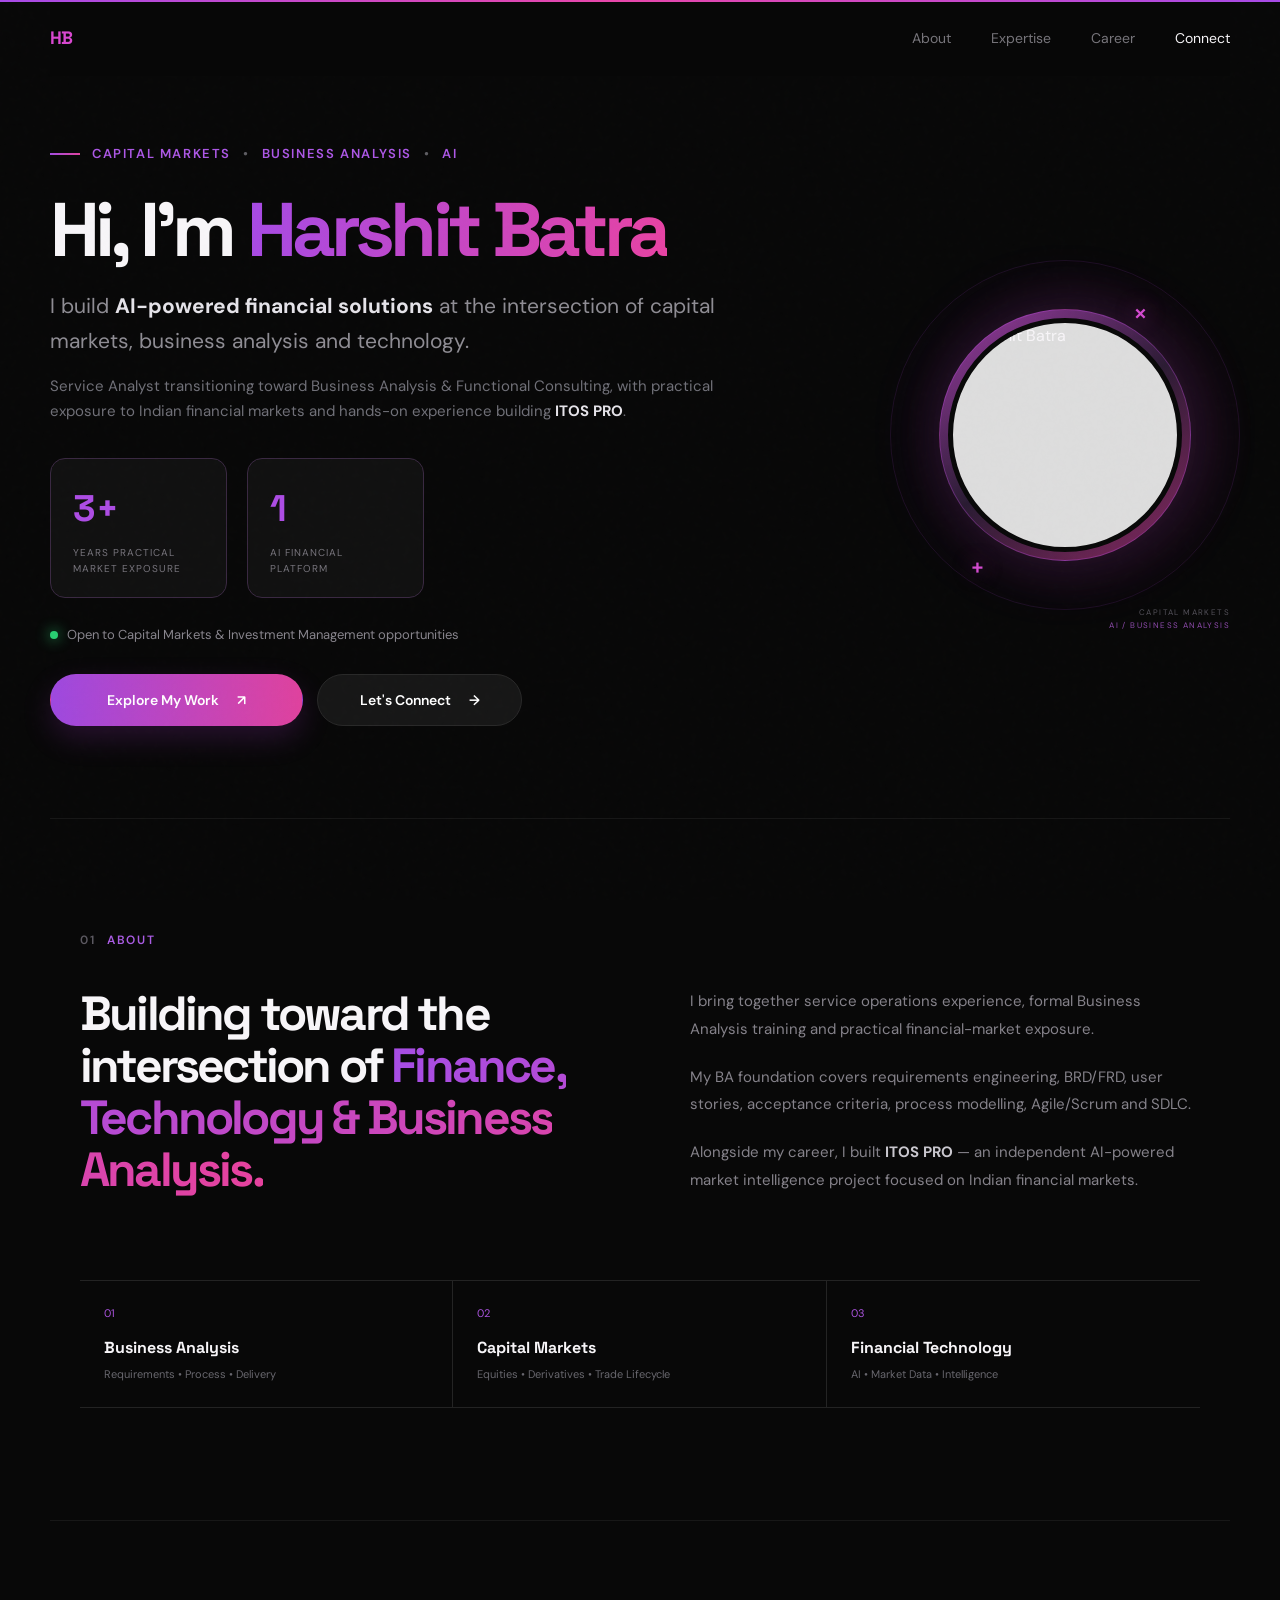
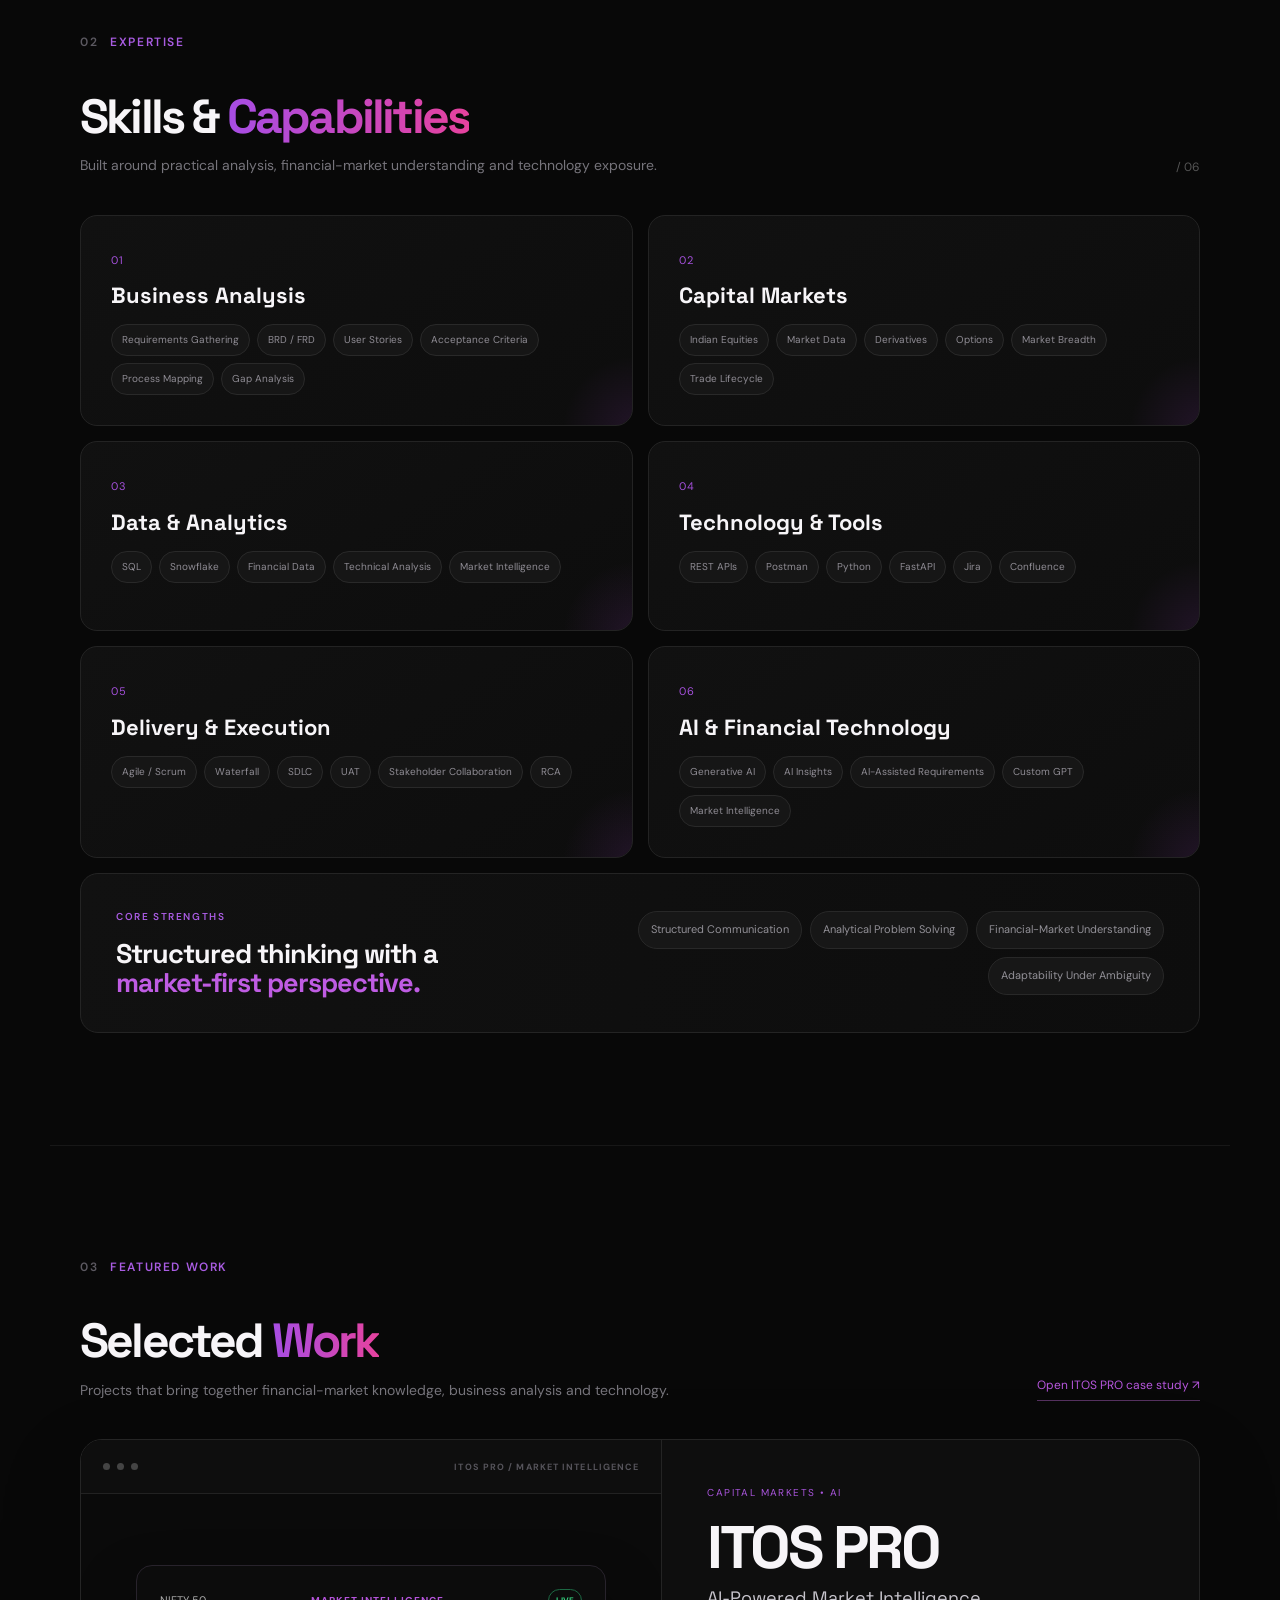
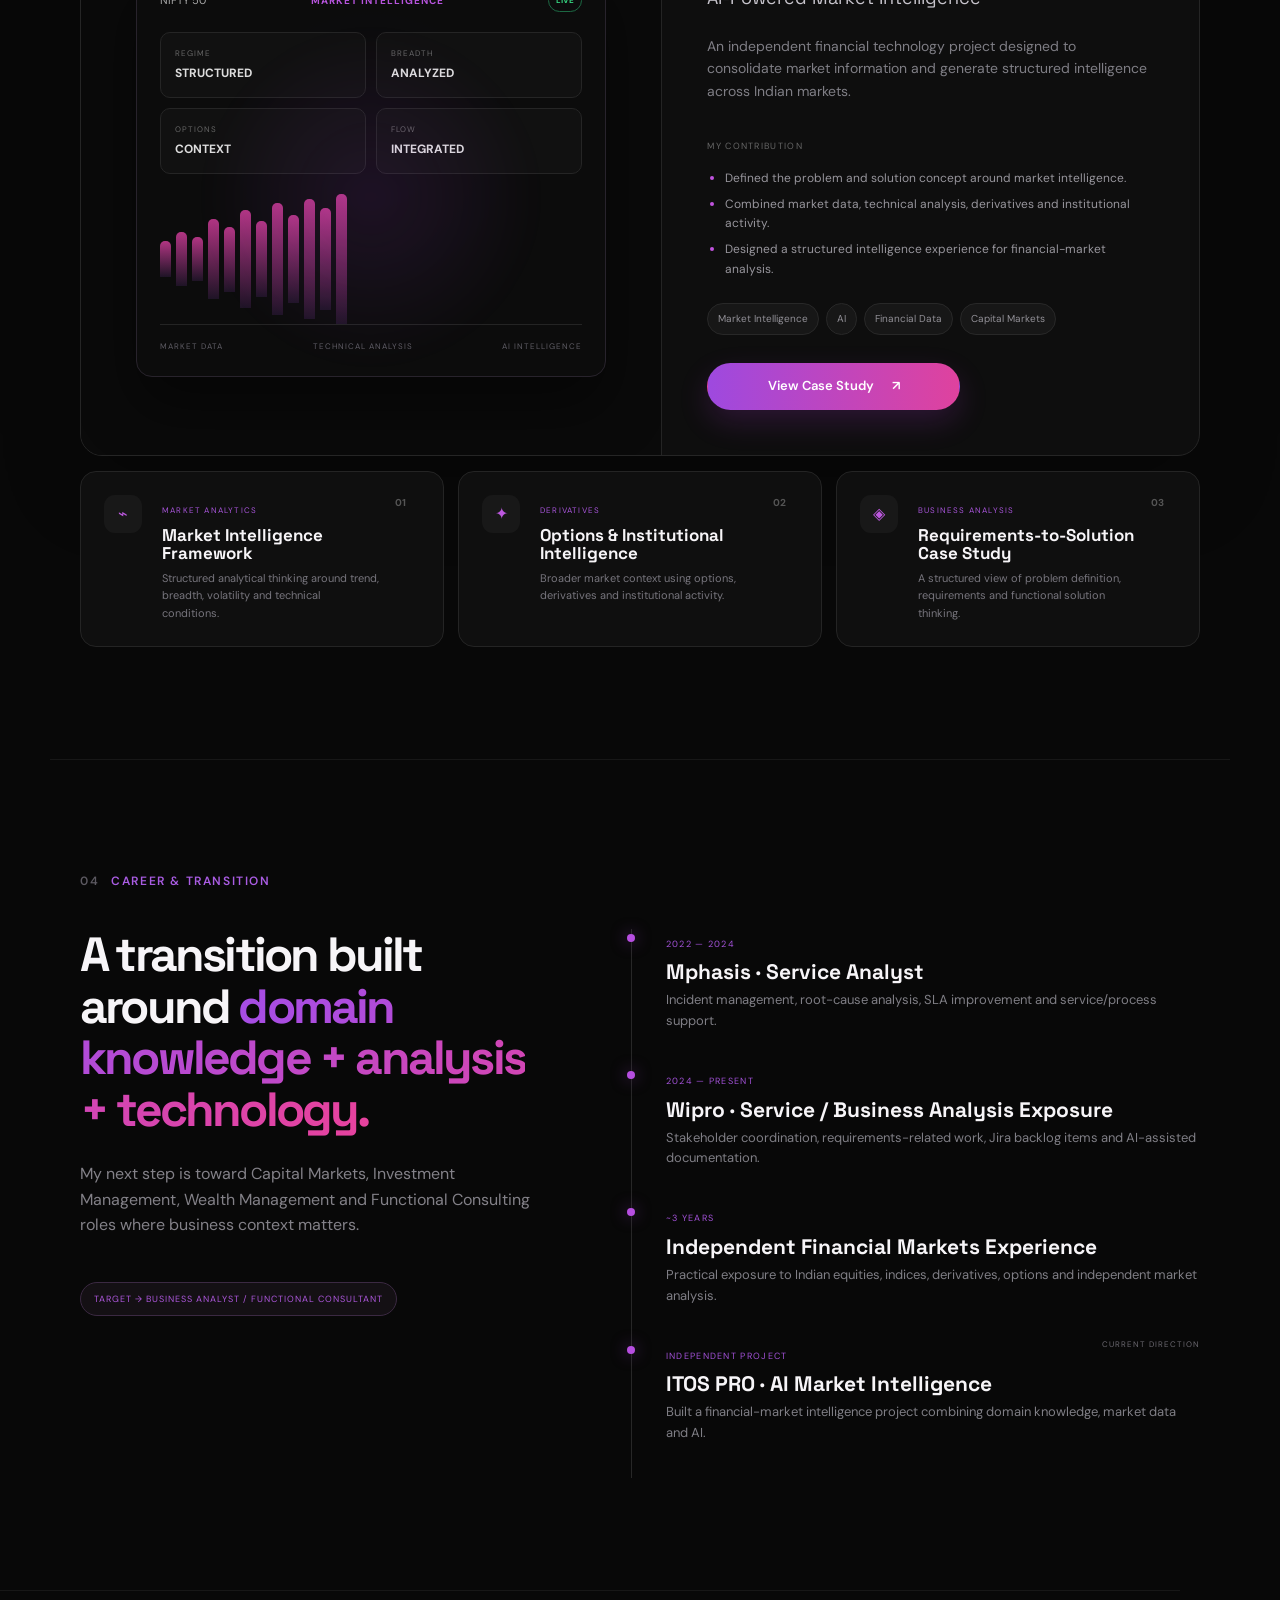
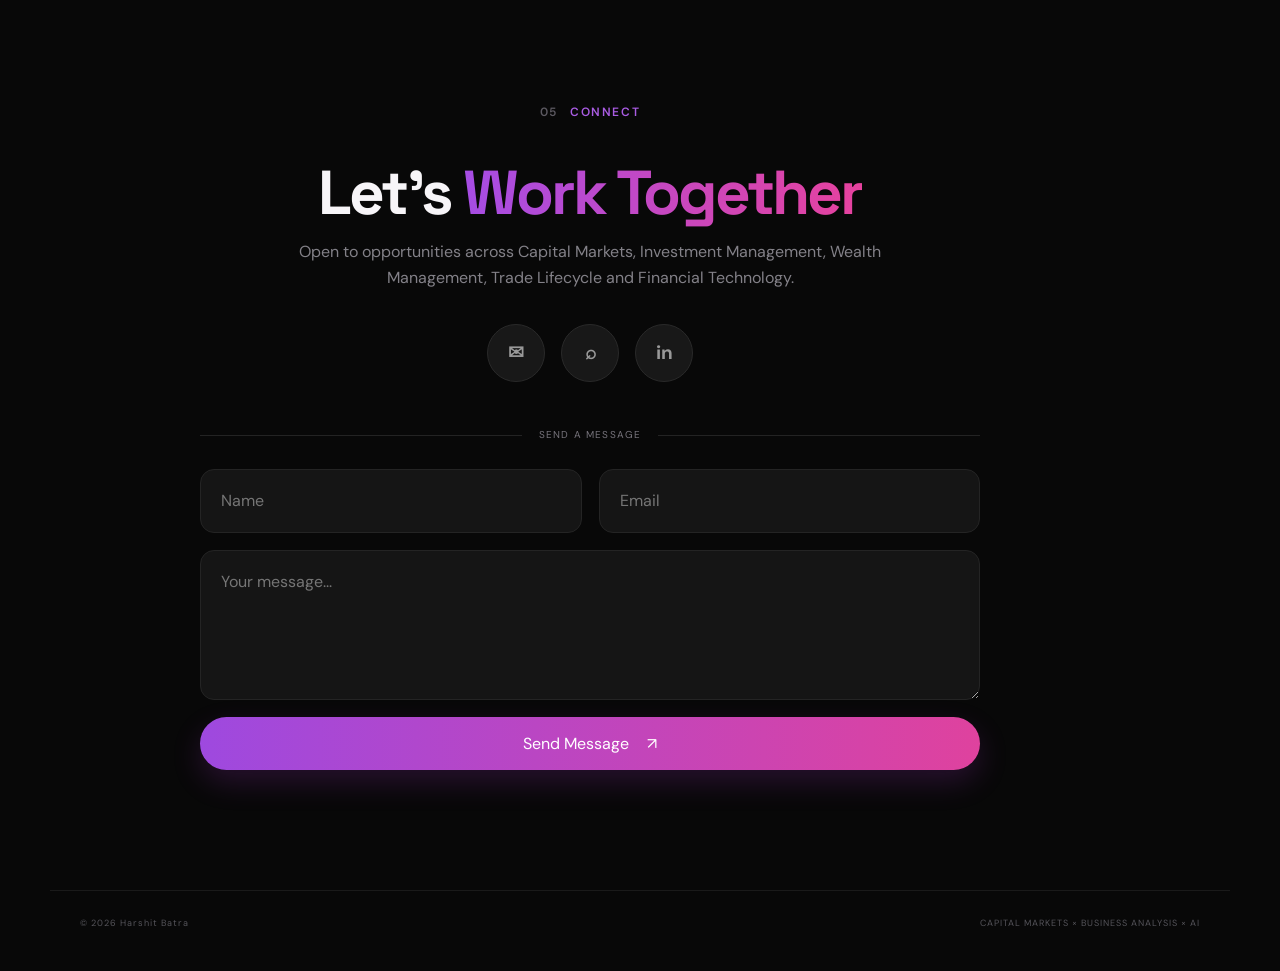
==== index.html @ df2b3f83 "Add files via upload" ====
<!doctype html>
<html lang="en">
<head>
  <meta charset="utf-8">
  <meta name="viewport" content="width=device-width, initial-scale=1">
  <meta name="description" content="Harshit Batra — Capital Markets, Business Analysis and AI portfolio.">
  <title>Harshit Batra — Capital Markets × Business Analysis × AI</title>
  <link rel="preconnect" href="https://fonts.googleapis.com">
  <link rel="preconnect" href="https://fonts.gstatic.com" crossorigin>
  <link href="https://fonts.googleapis.com/css2?family=DM+Sans:wght@400;500;600;700&family=Space+Grotesk:wght@500;600;700&display=swap" rel="stylesheet">
  <link rel="stylesheet" href="styles.css">
</head>
<body>
  <div class="top-line"></div>
  <div class="noise"></div>
  <header class="nav-wrap">
    <a class="brand" href="#top" aria-label="Harshit Batra home"><span>HB</span></a>
    <nav class="nav">
      <a href="#about">About</a>
      <a href="#expertise">Expertise</a>
      <a href="#career">Career</a>
      <a href="#connect">Connect</a>
    </nav>
    <a class="nav-status" href="#connect"><span></span> Open to opportunities</a>
  </header>

  <main id="top">
    <section class="hero container">
      <div class="hero-copy reveal">
        <div class="eyebrow"><span class="eyebrow-line"></span> CAPITAL MARKETS <i>•</i> BUSINESS ANALYSIS <i>•</i> AI</div>
        <h1>Hi, I'm <em>Harshit Batra</em></h1>
        <p class="hero-lead">I build <strong>AI-powered financial solutions</strong> at the intersection of capital markets, business analysis and technology.</p>
        <p class="hero-sub">Service Analyst transitioning toward Business Analysis &amp; Functional Consulting, with practical exposure to Indian financial markets and hands-on experience building <strong>ITOS PRO</strong>.</p>

        <div class="hero-stats">
          <div class="stat-card"><strong>3+</strong><span>YEARS PRACTICAL MARKET EXPOSURE</span></div>
          <div class="stat-card"><strong>1</strong><span>AI FINANCIAL PLATFORM</span></div>
        </div>

        <div class="availability"><span class="pulse"></span> Open to Capital Markets &amp; Investment Management opportunities</div>

        <div class="hero-actions">
          <a class="btn btn-primary" href="#work">Explore My Work <span>↗</span></a>
          <a class="btn btn-ghost" href="#connect">Let's Connect <span>→</span></a>
        </div>
      </div>

      <div class="hero-art reveal delay-1">
        <div class="hero-glow"></div>
        <div class="hero-ring"></div>
        <div class="portrait-ring">
          <div class="portrait"><img src="assets/harshit-photo.jpg" alt="Harshit Batra"></div>
        </div>
        <div class="decor-cross cross-1">×</div>
        <div class="decor-cross cross-2">+</div>
        <div class="hero-orbit-label">CAPITAL MARKETS<br><span>AI / BUSINESS ANALYSIS</span></div>
      </div>
    </section>

    <section id="about" class="section container reveal">
      <div class="section-kicker"><span>01</span> ABOUT</div>
      <div class="split-heading">
        <h2>Building toward the intersection of <em>Finance, Technology &amp; Business Analysis.</em></h2>
        <div class="body-copy">
          <p>I bring together service operations experience, formal Business Analysis training and practical financial-market exposure.</p>
          <p>My BA foundation covers requirements engineering, BRD/FRD, user stories, acceptance criteria, process modelling, Agile/Scrum and SDLC.</p>
          <p>Alongside my career, I built <strong>ITOS PRO</strong> — an independent AI-powered market intelligence project focused on Indian financial markets.</p>
        </div>
      </div>
      <div class="about-strip">
        <div><span>01</span><strong>Business Analysis</strong><small>Requirements • Process • Delivery</small></div>
        <div><span>02</span><strong>Capital Markets</strong><small>Equities • Derivatives • Trade Lifecycle</small></div>
        <div><span>03</span><strong>Financial Technology</strong><small>AI • Market Data • Intelligence</small></div>
      </div>
    </section>

    <section id="expertise" class="section container reveal">
      <div class="section-kicker"><span>02</span> EXPERTISE</div>
      <div class="section-title-row">
        <div><h2>Skills &amp; <em>Capabilities</em></h2><p>Built around practical analysis, financial-market understanding and technology exposure.</p></div>
        <div class="section-index">/ 06</div>
      </div>
      <div class="capability-grid">
        <article class="cap-card"><span class="card-number">01</span><h3>Business Analysis</h3><div class="pills"><span>Requirements Gathering</span><span>BRD / FRD</span><span>User Stories</span><span>Acceptance Criteria</span><span>Process Mapping</span><span>Gap Analysis</span></div></article>
        <article class="cap-card"><span class="card-number">02</span><h3>Capital Markets</h3><div class="pills"><span>Indian Equities</span><span>Market Data</span><span>Derivatives</span><span>Options</span><span>Market Breadth</span><span>Trade Lifecycle</span></div></article>
        <article class="cap-card"><span class="card-number">03</span><h3>Data &amp; Analytics</h3><div class="pills"><span>SQL</span><span>Snowflake</span><span>Financial Data</span><span>Technical Analysis</span><span>Market Intelligence</span></div></article>
        <article class="cap-card"><span class="card-number">04</span><h3>Technology &amp; Tools</h3><div class="pills"><span>REST APIs</span><span>Postman</span><span>Python</span><span>FastAPI</span><span>Jira</span><span>Confluence</span></div></article>
        <article class="cap-card"><span class="card-number">05</span><h3>Delivery &amp; Execution</h3><div class="pills"><span>Agile / Scrum</span><span>Waterfall</span><span>SDLC</span><span>UAT</span><span>Stakeholder Collaboration</span><span>RCA</span></div></article>
        <article class="cap-card"><span class="card-number">06</span><h3>AI &amp; Financial Technology</h3><div class="pills"><span>Generative AI</span><span>AI Insights</span><span>AI-Assisted Requirements</span><span>Custom GPT</span><span>Market Intelligence</span></div></article>
      </div>
      <div class="strength-panel">
        <div><span class="section-kicker compact">CORE STRENGTHS</span><h3>Structured thinking with a <em>market-first perspective.</em></h3></div>
        <div class="strengths"><span>Structured Communication</span><span>Analytical Problem Solving</span><span>Financial-Market Understanding</span><span>Adaptability Under Ambiguity</span></div>
      </div>
    </section>

    <section id="work" class="section container reveal">
      <div class="section-kicker"><span>03</span> FEATURED WORK</div>
      <div class="section-title-row work-title"><div><h2>Selected <em>Work</em></h2><p>Projects that bring together financial-market knowledge, business analysis and technology.</p></div><a class="text-link" href="itos-pro.html">Open ITOS PRO case study ↗</a></div>

      <article class="featured-project">
        <div class="project-visual">
          <div class="terminal-top"><span></span><span></span><span></span><b>ITOS PRO / MARKET INTELLIGENCE</b></div>
          <div class="terminal-body">
            <div class="market-row"><span>NIFTY 50</span><strong>MARKET INTELLIGENCE</strong><b>LIVE</b></div>
            <div class="signal-grid"><div><small>REGIME</small><strong>STRUCTURED</strong></div><div><small>BREADTH</small><strong>ANALYZED</strong></div><div><small>OPTIONS</small><strong>CONTEXT</strong></div><div><small>FLOW</small><strong>INTEGRATED</strong></div></div>
            <div class="wave"><i></i><i></i><i></i><i></i><i></i><i></i><i></i><i></i><i></i><i></i><i></i><i></i></div>
            <div class="terminal-foot"><span>MARKET DATA</span><span>TECHNICAL ANALYSIS</span><span>AI INTELLIGENCE</span></div>
          </div>
          <div class="visual-glow"></div>
        </div>
        <div class="project-copy">
          <div class="project-label">CAPITAL MARKETS • AI</div>
          <h3>ITOS PRO</h3>
          <p class="project-tagline">AI-Powered Market Intelligence</p>
          <p>An independent financial technology project designed to consolidate market information and generate structured intelligence across Indian markets.</p>
          <div class="contribution"><span>MY CONTRIBUTION</span><ul><li>Defined the problem and solution concept around market intelligence.</li><li>Combined market data, technical analysis, derivatives and institutional activity.</li><li>Designed a structured intelligence experience for financial-market analysis.</li></ul></div>
          <div class="project-tags"><span>Market Intelligence</span><span>AI</span><span>Financial Data</span><span>Capital Markets</span></div>
          <a class="btn btn-primary small" href="itos-pro.html">View Case Study <span>↗</span></a>
        </div>
      </article>

      <div class="mini-projects">
        <article class="mini-project"><div class="mini-project-icon">⌁</div><div><span>MARKET ANALYTICS</span><h3>Market Intelligence Framework</h3><p>Structured analytical thinking around trend, breadth, volatility and technical conditions.</p></div><b>01</b></article>
        <article class="mini-project"><div class="mini-project-icon">✦</div><div><span>DERIVATIVES</span><h3>Options &amp; Institutional Intelligence</h3><p>Broader market context using options, derivatives and institutional activity.</p></div><b>02</b></article>
        <article class="mini-project"><div class="mini-project-icon">◈</div><div><span>BUSINESS ANALYSIS</span><h3>Requirements-to-Solution Case Study</h3><p>A structured view of problem definition, requirements and functional solution thinking.</p></div><b>03</b></article>
      </div>
    </section>

    <section id="career" class="section container reveal">
      <div class="section-kicker"><span>04</span> CAREER &amp; TRANSITION</div>
      <div class="career-layout">
        <div class="career-intro"><h2>A transition built around <em>domain knowledge + analysis + technology.</em></h2><p>My next step is toward Capital Markets, Investment Management, Wealth Management and Functional Consulting roles where business context matters.</p><div class="target-pill">TARGET → BUSINESS ANALYST / FUNCTIONAL CONSULTANT</div></div>
        <div class="timeline">
          <article class="timeline-item"><span>2022 — 2024</span><h3>Mphasis · Service Analyst</h3><p>Incident management, root-cause analysis, SLA improvement and service/process support.</p></article>
          <article class="timeline-item"><span>2024 — PRESENT</span><h3>Wipro · Service / Business Analysis Exposure</h3><p>Stakeholder coordination, requirements-related work, Jira backlog items and AI-assisted documentation.</p></article>
          <article class="timeline-item"><span>~3 YEARS</span><h3>Independent Financial Markets Experience</h3><p>Practical exposure to Indian equities, indices, derivatives, options and independent market analysis.</p></article>
          <article class="timeline-item active-item"><span>INDEPENDENT PROJECT</span><h3>ITOS PRO · AI Market Intelligence</h3><p>Built a financial-market intelligence project combining domain knowledge, market data and AI.</p></article>
        </div>
      </div>
    </section>

    <section id="connect" class="connect section reveal">
      <div class="connect-inner">
        <div class="section-kicker centered"><span>05</span> CONNECT</div>
        <h2>Let's <em>Work Together</em></h2>
        <p>Open to opportunities across Capital Markets, Investment Management, Wealth Management, Trade Lifecycle and Financial Technology.</p>
        <div class="contact-icons">
          <a href="mailto:batraharshit330@gmail.com" aria-label="Email">✉</a>
          <a href="tel:+918085239020" aria-label="Phone">⌕</a>
          <a href="#" aria-label="LinkedIn" onclick="return false;">in</a>
        </div>
        <div class="message-divider"><span></span> SEND A MESSAGE <span></span></div>
        <form class="contact-form" action="mailto:batraharshit330@gmail.com" method="post" enctype="text/plain">
          <input name="name" placeholder="Name" required>
          <input name="email" type="email" placeholder="Email" required>
          <textarea name="message" placeholder="Your message..." required></textarea>
          <button class="btn btn-primary" type="submit">Send Message <span>↗</span></button>
        </form>
      </div>
    </section>
  </main>

  <footer><span>© 2026 Harshit Batra</span><span>CAPITAL MARKETS × BUSINESS ANALYSIS × AI</span></footer>
  <script src="script.js"></script>
</body>
</html>
---- styles.css ----
:root{--bg:#080808;--panel:#101010;--panel2:#141414;--line:#252525;--text:#f4f3f6;--muted:#8b8a91;--purple:#a44fe6;--pink:#e543a0;--max:1260px}
*{box-sizing:border-box}html{scroll-behavior:smooth}body{margin:0;background:var(--bg);color:var(--text);font-family:'DM Sans',sans-serif;line-height:1.6;overflow-x:hidden}.noise{position:fixed;inset:0;pointer-events:none;opacity:.035;z-index:20;background-image:url("data:image/svg+xml,%3Csvg viewBox='0 0 160 160' xmlns='http://www.w3.org/2000/svg'%3E%3Cfilter id='n'%3E%3CfeTurbulence type='fractalNoise' baseFrequency='.9' numOctaves='3' stitchTiles='stitch'/%3E%3C/filter%3E%3Crect width='100%25' height='100%25' filter='url(%23n)' opacity='.55'/%3E%3C/svg%3E")}.top-line{height:2px;background:linear-gradient(90deg,#9b48df,#df43b0,#9b48df);position:fixed;top:0;left:0;right:0;z-index:100}.container{max-width:var(--max);margin:auto;padding-left:30px;padding-right:30px}.nav-wrap{height:78px;display:flex;align-items:center;justify-content:space-between;max-width:var(--max);padding:0 30px;margin:auto;position:sticky;top:0;z-index:50;background:rgba(8,8,8,.76);backdrop-filter:blur(18px);border-bottom:1px solid rgba(255,255,255,.035)}.brand{font-family:'Space Grotesk';font-weight:700;font-size:19px;text-decoration:none;color:#d849c8}.nav{display:flex;gap:38px}.nav a{color:#888;text-decoration:none;font-size:14px;transition:.25s}.nav a:hover,.nav a.active{color:#f2f2f2}.nav-status{font-size:11px;color:#8f8f8f;text-decoration:none;border:1px solid #272727;border-radius:999px;padding:9px 13px}.nav-status span{display:inline-block;width:7px;height:7px;background:#2bd675;border-radius:50%;box-shadow:0 0 10px #2bd675;margin-right:7px}.hero{min-height:760px;display:grid;grid-template-columns:1.08fr .92fr;align-items:center;gap:20px;padding-top:52px;padding-bottom:75px;position:relative}.hero:before{content:"";position:absolute;width:500px;height:500px;left:-220px;top:100px;background:radial-gradient(circle,rgba(160,68,226,.13),transparent 68%);filter:blur(15px);pointer-events:none}.eyebrow,.section-kicker{display:flex;align-items:center;gap:12px;color:#a95ce2;font-size:12px;letter-spacing:1.5px;font-weight:600}.eyebrow i{font-style:normal;color:#5e5d62}.eyebrow-line{width:30px;height:2px;background:linear-gradient(90deg,#a34de1,#df43a0)}h1,h2,h3{font-family:'Space Grotesk',sans-serif;line-height:1.05}h1{font-size:78px;letter-spacing:-4.5px;margin:28px 0 20px;max-width:800px}h1 em{font-style:normal;background:linear-gradient(95deg,#a34de6,#e43fa2);-webkit-background-clip:text;background-clip:text;color:transparent}.hero-lead{font-size:22px;line-height:1.55;color:#a7a6ad;max-width:740px;margin:0}.hero-lead strong,.hero-sub strong{color:#e5e3e9}.hero-sub{font-size:15px;color:#77767e;max-width:690px;margin:17px 0 0}.hero-stats{display:flex;gap:16px;margin:36px 0 26px}.stat-card{width:180px;min-height:108px;padding:18px 21px;border:1px solid #30253a;border-radius:16px;background:linear-gradient(145deg,rgba(20,20,20,.92),rgba(13,13,13,.92));box-shadow:inset 0 0 35px rgba(158,70,218,.025)}.stat-card strong{display:block;font-family:'Space Grotesk';font-size:38px;color:#b34de3}.stat-card span{display:block;color:#77757e;font-size:10px;letter-spacing:1px;margin-top:7px}.availability{font-size:13px;color:#8a8990;display:flex;align-items:center;gap:9px}.pulse{width:8px;height:8px;border-radius:50%;background:#29ce72;box-shadow:0 0 14px #29ce72}.hero-actions{display:flex;gap:14px;margin-top:27px}.btn{display:inline-flex;align-items:center;justify-content:center;gap:20px;text-decoration:none;border-radius:999px;padding:14px 22px;color:#fff;font-size:14px;font-weight:600;border:1px solid transparent;transition:.25s;cursor:pointer}.btn-primary{background:linear-gradient(90deg,#9e49df,#df429e);box-shadow:0 12px 30px rgba(181,58,220,.18)}.btn-primary:hover{transform:translateY(-2px);box-shadow:0 15px 38px rgba(181,58,220,.3)}.btn-ghost{background:#171717;border-color:#292929}.btn-ghost:hover{border-color:#674071;transform:translateY(-2px)}.btn.small{margin-top:28px;padding:12px 18px;font-size:13px}.hero-art{height:590px;position:relative;display:flex;align-items:center;justify-content:center}.orb{position:absolute;border-radius:50%;filter:blur(8px)}.orb-1{width:440px;height:440px;background:radial-gradient(circle,rgba(163,67,230,.23),rgba(163,67,230,0) 67%)}.orb-2{width:300px;height:300px;background:radial-gradient(circle,rgba(231,62,161,.13),rgba(231,62,161,0) 67%);transform:translate(80px,-70px)}.grid-disc{position:absolute;width:470px;height:470px;border-radius:50%;opacity:.12;background:linear-gradient(90deg,transparent 49.7%,#fff 50%,transparent 50.3%),linear-gradient(transparent 49.7%,#fff 50%,transparent 50.3%);background-size:44px 44px;mask-image:radial-gradient(circle,#000 0 50%,transparent 72%);transform:rotate(13deg)}.orbit{position:absolute;border:1px solid rgba(194,72,229,.35);border-radius:50%;width:520px;height:180px}.orbit-1{transform:rotate(-24deg)}.orbit-2{width:570px;height:230px;transform:rotate(28deg);border-color:rgba(230,61,163,.23)}.portrait-ring{position:relative;width:305px;height:305px;border-radius:50%;padding:7px;background:linear-gradient(145deg,rgba(217,75,219,.75),rgba(69,45,91,.5),rgba(232,63,158,.45));box-shadow:0 0 75px rgba(179,66,223,.18);z-index:3}.portrait{width:100%;height:100%;border-radius:50%;overflow:hidden;border:5px solid #0b0b0b;background:#ddd}.portrait img{width:100%;height:100%;object-fit:cover;object-position:center 25%;filter:saturate(.95)}.decor-cross{position:absolute;color:#d34ad9;font-size:27px;font-family:monospace;z-index:5}.cross-1{top:100px;right:80px}.cross-2{bottom:135px;left:75px}.cross-3{top:170px;left:28px;font-size:18px}.float-card{position:absolute;background:rgba(13,13,13,.9);backdrop-filter:blur(12px);border:1px solid #2b2b2b;border-radius:13px;padding:10px 13px;color:#aaa;font-size:10px;letter-spacing:1px;z-index:6;box-shadow:0 14px 30px rgba(0,0,0,.28)}.fc-market{top:145px;left:0}.fc-ai{right:20px;top:255px;color:#b95be0}.fc-data{bottom:135px;right:65px}.fc-data b{color:#e74a9d;margin-left:14px}.mini-dot{display:inline-block;width:6px;height:6px;border-radius:50%;background:#2bd675;margin-right:7px;box-shadow:0 0 9px #2bd675}.section{padding-top:115px;padding-bottom:115px;border-top:1px solid #191919;position:relative}.section-kicker{margin-bottom:42px}.section-kicker span{color:#666}.split-heading{display:grid;grid-template-columns:1fr 1fr;gap:90px}.split-heading h2,.section-title-row h2,.career-intro h2{font-size:49px;letter-spacing:-2.7px;margin:0}.split-heading h2 em,.section-title-row h2 em,.career-intro h2 em,.connect h2 em{font-style:normal;background:linear-gradient(90deg,#a64de4,#e6429e);-webkit-background-clip:text;background-clip:text;color:transparent}.body-copy{color:#85838b;font-size:16px;max-width:600px}.body-copy p{margin:0 0 20px}.body-copy strong{color:#c9c7ce}.about-strip{display:grid;grid-template-columns:repeat(3,1fr);margin-top:70px;border-top:1px solid #242424;border-bottom:1px solid #242424}.about-strip div{padding:23px 25px;border-right:1px solid #242424}.about-strip div:last-child{border-right:0}.about-strip span{display:block;color:#a953dc;font-size:11px;margin-bottom:13px}.about-strip strong{display:block;font-family:'Space Grotesk';font-size:17px}.about-strip small{display:block;color:#68676e;margin-top:5px;font-size:11px}.section-title-row{display:flex;justify-content:space-between;align-items:end;gap:40px;margin-bottom:46px}.section-title-row p{margin:12px 0 0;color:#7e7d84;max-width:680px}.section-index{color:#555;font-size:12px}.capability-grid{display:grid;grid-template-columns:repeat(3,1fr);gap:16px}.cap-card{position:relative;min-height:205px;padding:28px;border:1px solid #262626;border-radius:19px;background:linear-gradient(145deg,#111,#0d0d0d);transition:.3s;overflow:hidden}.cap-card:after{content:"";position:absolute;width:150px;height:150px;right:-80px;bottom:-80px;border-radius:50%;background:radial-gradient(circle,rgba(177,70,224,.13),transparent 70%);transition:.3s}.cap-card:hover{transform:translateY(-4px);border-color:#4a3152}.cap-card:hover:after{transform:scale(1.5)}.card-number{color:#a550dc;font-size:11px;letter-spacing:1px}.cap-card h3{font-size:21px;margin:13px 0 17px}.pills{display:flex;gap:7px;flex-wrap:wrap}.pills span,.strengths span,.project-tags span{font-size:10px;color:#929097;border:1px solid #282828;background:#171717;border-radius:999px;padding:7px 10px}.strength-panel{margin-top:18px;padding:34px;border:1px solid #292929;border-radius:20px;background:linear-gradient(110deg,#111,#0c0c0c);display:grid;grid-template-columns:.8fr 1.2fr;gap:50px;align-items:center}.section-kicker.compact{margin:0 0 15px;font-size:10px}.strength-panel h3{font-size:26px;margin:0;letter-spacing:-1px}.strength-panel h3 em{font-style:normal;color:#bf5ce3}.strengths{display:flex;gap:9px;flex-wrap:wrap;justify-content:flex-end}.strengths span{font-size:11px;padding:9px 12px}.work-title{margin-bottom:38px}.text-link{color:#b656dd;text-decoration:none;font-size:12px;border-bottom:1px solid #54305e;padding-bottom:5px}.featured-project{display:grid;grid-template-columns:1.05fr .95fr;border:1px solid #2b2b2b;border-radius:25px;overflow:hidden;background:#0e0e0e;box-shadow:0 25px 70px rgba(0,0,0,.25)}.project-visual{min-height:520px;background:radial-gradient(circle at 50% 50%,rgba(169,68,227,.15),transparent 44%),#0a0a0a;position:relative;overflow:hidden;border-right:1px solid #242424}.terminal-top{height:54px;display:flex;align-items:center;gap:7px;padding:0 22px;border-bottom:1px solid #222;background:#0e0e0e}.terminal-top span{width:7px;height:7px;border-radius:50%;background:#444}.terminal-top b{margin-left:auto;color:#56545b;font-size:9px;letter-spacing:1.1px}.terminal-body{position:absolute;left:55px;right:55px;top:125px;border:1px solid #28232c;border-radius:16px;background:rgba(13,13,13,.92);box-shadow:0 30px 60px rgba(0,0,0,.45);padding:23px}.market-row{display:flex;align-items:center;justify-content:space-between;font-size:11px;color:#aaa}.market-row strong{color:#b654dc;font-size:10px;letter-spacing:1px}.market-row b{font-size:8px;color:#36d681;border:1px solid #1c6843;padding:4px 7px;border-radius:99px}.signal-grid{display:grid;grid-template-columns:1fr 1fr;gap:10px;margin-top:20px}.signal-grid div{border:1px solid #252525;border-radius:10px;padding:14px;background:#111}.signal-grid small{display:block;color:#666;font-size:8px;letter-spacing:1px}.signal-grid strong{display:block;color:#ddd;font-size:12px;margin-top:4px}.wave{height:130px;display:flex;align-items:center;gap:5px;margin-top:20px;overflow:hidden}.wave i{width:11px;background:linear-gradient(to top,rgba(165,76,226,.12),rgba(218,63,160,.8));border-radius:5px 5px 0 0;animation:bars 2.2s ease-in-out infinite}.wave i:nth-child(1){height:28%}.wave i:nth-child(2){height:42%;animation-delay:.1s}.wave i:nth-child(3){height:34%;animation-delay:.2s}.wave i:nth-child(4){height:61%;animation-delay:.3s}.wave i:nth-child(5){height:50%;animation-delay:.4s}.wave i:nth-child(6){height:75%;animation-delay:.5s}.wave i:nth-child(7){height:58%;animation-delay:.6s}.wave i:nth-child(8){height:86%;animation-delay:.7s}.wave i:nth-child(9){height:67%;animation-delay:.8s}.wave i:nth-child(10){height:92%;animation-delay:.9s}.wave i:nth-child(11){height:78%;animation-delay:1s}.wave i:nth-child(12){height:100%;animation-delay:1.1s}@keyframes bars{50%{transform:scaleY(.7);opacity:.65}}.terminal-foot{display:flex;justify-content:space-between;border-top:1px solid #242424;padding-top:15px;color:#5f5d65;font-size:8px;letter-spacing:1px}.visual-glow{position:absolute;width:350px;height:350px;left:50%;top:58%;transform:translate(-50%,-50%);border-radius:50%;background:radial-gradient(circle,rgba(172,71,229,.11),transparent 68%);filter:blur(10px)}.project-copy{padding:48px 48px 42px}.project-label{color:#a955dc;font-size:10px;letter-spacing:1.4px}.project-copy h3{font-size:62px;letter-spacing:-3px;margin:15px 0 0}.project-tagline{color:#c7c4cc;font-family:'Space Grotesk';font-size:18px;margin:5px 0 22px}.project-copy>p:not(.project-tagline){color:#7f7e85;font-size:14px;max-width:470px}.contribution{margin-top:29px}.contribution>span{font-size:9px;letter-spacing:1.3px;color:#666}.contribution ul{margin:12px 0 0;padding-left:18px;color:#97959c;font-size:12px}.contribution li{margin:7px 0}.contribution li::marker{color:#c153de}.project-tags{display:flex;gap:7px;flex-wrap:wrap;margin-top:24px}.mini-projects{display:grid;grid-template-columns:repeat(3,1fr);gap:15px;margin-top:15px}.mini-project{border:1px solid #242424;border-radius:18px;padding:24px;display:grid;grid-template-columns:42px 1fr 25px;gap:16px;background:#0f0f0f;transition:.25s}.mini-project:hover{border-color:#48304f;transform:translateY(-3px)}.mini-project-icon{width:38px;height:38px;border-radius:11px;background:#181818;display:flex;align-items:center;justify-content:center;color:#bd58df}.mini-project span{color:#a855da;font-size:8px;letter-spacing:1.2px}.mini-project h3{font-size:17px;margin:7px 0}.mini-project p{font-size:11px;color:#77757d;margin:0}.mini-project>b{font-size:10px;color:#555}.career-layout{display:grid;grid-template-columns:.9fr 1.1fr;gap:90px}.career-intro h2{font-size:48px}.career-intro>p{color:#838188;max-width:520px;margin-top:25px}.target-pill{display:inline-block;margin-top:28px;border:1px solid #39273f;background:#141014;color:#ad59d5;border-radius:999px;padding:9px 13px;font-size:9px;letter-spacing:1px}.timeline{border-left:1px solid #292929;padding-left:34px}.timeline-item{position:relative;padding:0 0 34px}.timeline-item:before{content:"";position:absolute;width:8px;height:8px;border-radius:50%;left:-39px;top:5px;background:#b34ee0;box-shadow:0 0 16px rgba(179,78,224,.55)}.timeline-item span{color:#a352d9;font-size:9px;letter-spacing:1.3px}.timeline-item h3{font-size:21px;margin:7px 0}.timeline-item p{font-size:13px;color:#7f7e85;margin:0;max-width:570px}.active-item:after{content:"CURRENT DIRECTION";position:absolute;right:0;top:-3px;color:#6b6870;font-size:8px;letter-spacing:1px}.connect{text-align:center;padding-bottom:125px}.connect-inner{max-width:900px;margin:auto}.section-kicker.centered{justify-content:center}.connect h2{font-size:64px;letter-spacing:-3px;margin:0 0 14px}.connect> .connect-inner>p{color:#838188;max-width:670px;margin:0 auto;font-size:16px}.contact-icons{display:flex;justify-content:center;gap:16px;margin:34px 0 45px}.contact-icons a{width:58px;height:58px;border-radius:50%;display:flex;align-items:center;justify-content:center;text-decoration:none;color:#999;background:#181818;border:1px solid #292929;font-weight:700;font-size:19px;transition:.25s}.contact-icons a:hover{color:#fff;border-color:#87439d;transform:translateY(-3px);box-shadow:0 10px 30px rgba(163,67,226,.12)}.message-divider{display:flex;align-items:center;gap:17px;color:#77747c;font-size:10px;letter-spacing:1.2px;margin-bottom:26px}.message-divider span{height:1px;background:#232323;flex:1}.contact-form{display:grid;grid-template-columns:1fr 1fr;gap:17px}.contact-form input,.contact-form textarea{width:100%;border:1px solid #242424;background:#181818;border-radius:14px;color:#eee;padding:18px 20px;font:inherit;outline:none}.contact-form input:focus,.contact-form textarea:focus{border-color:#774084;box-shadow:0 0 0 3px rgba(160,73,221,.05)}.contact-form textarea{grid-column:1/-1;min-height:150px;resize:vertical}.contact-form button{grid-column:1/-1;border:0;width:100%;font:inherit}footer{max-width:var(--max);margin:auto;border-top:1px solid #1b1b1b;padding:25px 30px 40px;display:flex;justify-content:space-between;color:#55545a;font-size:9px;letter-spacing:1px}.reveal{opacity:0;transform:translateY(28px);transition:opacity .75s ease,transform .75s ease}.reveal.visible{opacity:1;transform:none}.delay-1{transition-delay:.12s}
@media(max-width:1050px){.nav-status{display:none}h1{font-size:65px}.hero{grid-template-columns:1fr}.hero-art{height:500px;order:-1}.split-heading,.career-layout{grid-template-columns:1fr;gap:45px}.capability-grid{grid-template-columns:1fr 1fr}.featured-project{grid-template-columns:1fr}.project-visual{border-right:0;border-bottom:1px solid #242424}.mini-projects{grid-template-columns:1fr}.strength-panel{grid-template-columns:1fr}.strengths{justify-content:flex-start}}
@media(max-width:700px){.nav-wrap{padding:0 18px;height:68px}.nav{gap:15px}.nav a{font-size:11px}.nav a:nth-child(4){display:none}.container{padding-left:18px;padding-right:18px}.hero{padding-top:25px}.hero-art{height:390px}.portrait-ring{width:245px;height:245px}.orbit{width:400px;height:145px}.orbit-2{width:440px;height:170px}.grid-disc{width:390px;height:390px}.fc-market{left:0}.fc-data{right:10px}.fc-ai{right:0}h1{font-size:52px;letter-spacing:-3px}.hero-lead{font-size:18px}.hero-stats{gap:9px}.stat-card{width:150px;min-height:100px}.hero-actions{flex-wrap:wrap}.section{padding-top:85px;padding-bottom:85px}.section-title-row{display:block}.section-index{display:none}.split-heading h2,.section-title-row h2,.career-intro h2{font-size:39px}.about-strip{grid-template-columns:1fr}.about-strip div{border-right:0;border-bottom:1px solid #242424}.about-strip div:last-child{border-bottom:0}.capability-grid{grid-template-columns:1fr}.featured-project{border-radius:19px}.project-visual{min-height:410px}.terminal-body{left:18px;right:18px;top:85px}.project-copy{padding:31px 25px}.project-copy h3{font-size:50px}.connect h2{font-size:47px}.contact-form{grid-template-columns:1fr}.contact-form textarea,.contact-form button{grid-column:auto}.active-item:after{display:none}footer{padding-left:18px;padding-right:18px;display:block}footer span{display:block;margin:6px 0}.nav a:nth-child(3){display:none}}

/* V5.1 — reference-inspired visual refinement */
.nav-wrap{max-width:1260px;background:rgba(8,8,8,.82)}
.brand{font-size:18px;letter-spacing:-.5px}
.nav{gap:42px}
.nav a{font-size:14px}
.nav-status{display:none}
.hero{min-height:750px;grid-template-columns:1.18fr .82fr;gap:30px;padding-top:48px;padding-bottom:70px}
.hero:before{display:none}
.eyebrow{font-size:13px;letter-spacing:1.6px}
h1{font-size:78px;line-height:1.02;letter-spacing:-4.8px;margin:27px 0 20px;max-width:900px}
.hero-lead{font-size:21px;line-height:1.55;max-width:720px;color:#9b999f}
.hero-sub{font-size:15px;max-width:700px;color:#77757d}
.hero-stats{margin:34px 0 27px;gap:20px}
.stat-card{width:177px;min-height:108px;border-color:#35243f;border-radius:15px;background:#111;box-shadow:none}
.stat-card strong{font-size:37px}
.availability{font-size:13px}
.hero-actions{margin-top:27px;gap:14px}
.btn{padding:14px 25px;gap:18px}
.btn-primary{min-width:253px}
.btn-ghost{min-width:210px}
.hero-art{height:560px}
.hero-glow{position:absolute;width:360px;height:360px;border-radius:50%;background:radial-gradient(circle,rgba(170,61,231,.18) 0,rgba(227,61,165,.08) 34%,transparent 70%);filter:blur(6px)}
.portrait-ring{width:248px;height:248px;padding:8px;border:1px solid rgba(191,76,224,.35);box-shadow:0 0 55px rgba(165,61,225,.18)}
.portrait{width:100%;height:100%;background:#d9d9df}
.portrait img{width:100%;height:100%;object-fit:cover;object-position:center top}
.orb,.orbit,.grid-disc,.float-card{display:none!important}
.decor-cross{color:#d34cc1;font-size:26px;text-shadow:0 0 18px rgba(213,67,188,.55);font-family:'Space Grotesk'}
.cross-1{top:115px;right:90px}.cross-2{bottom:110px;left:115px}.cross-3{display:none}
.section{padding-top:112px;padding-bottom:112px}

@media(max-width:1050px){
  .hero{grid-template-columns:1fr;min-height:auto;padding-top:70px}
  .hero-art{height:400px;order:-1}
}
@media(max-width:700px){
  .nav{gap:16px}.nav a{font-size:11px}.nav a:nth-child(4){display:block}
  h1{font-size:51px;letter-spacing:-3px}
  .hero{padding-top:45px}
  .hero-art{height:340px}
  .portrait-ring{width:215px;height:215px}
  .hero-glow{width:300px;height:300px}
  .cross-1{right:30px;top:55px}.cross-2{left:40px;bottom:45px}
}

/* V5.2 — premium reference-style refinement */
:root{
  --max:1180px;
  --bg:#080808;
  --panel:#101010;
  --line:#202020;
  --purple:#a94ee7;
  --pink:#e643a5;
}
body{background:#080808;color:#f7f5f8}
.top-line{height:2px;background:linear-gradient(90deg,#a74be7 0%,#e847aa 48%,#a74be7 100%)}
.noise{opacity:.022}
.nav-wrap{height:76px;padding:0 0;max-width:1180px;border-bottom:0;background:rgba(8,8,8,.70)}
.brand{font-size:18px;color:#d848d0;letter-spacing:-.8px}
.nav{gap:40px}.nav a{font-size:14px;color:#77757b}.nav a.active,.nav a:hover{color:#f5f3f6}
.hero{max-width:1180px;min-height:735px;padding:68px 0 92px;grid-template-columns:minmax(0,1.45fr) minmax(330px,.55fr);gap:25px;align-items:center}
.hero-copy{position:relative;z-index:4}
.eyebrow{font-size:13px;letter-spacing:1.6px;color:#ad58e6}.eyebrow-line{width:30px;height:2px}
h1{font-size:76px;line-height:.98;letter-spacing:-4.8px;margin:28px 0 22px;max-width:860px}
h1 em{background:linear-gradient(95deg,#a64be5,#e743a3);-webkit-background-clip:text;background-clip:text}
.hero-lead{font-size:21px;line-height:1.65;color:#8f8d94;max-width:690px}
.hero-sub{font-size:15px;line-height:1.7;color:#707078;max-width:690px;margin-top:15px}
.hero-stats{gap:20px;margin:33px 0 27px}.stat-card{width:177px;min-height:108px;padding:20px 22px;border:1px solid #3a2942;background:#111;border-radius:15px;box-shadow:none}.stat-card strong{font-size:37px;color:#ad4de4}.stat-card span{font-size:10px;letter-spacing:1px;color:#77747c}
.availability{font-size:13px;color:#88858d}.pulse{width:8px;height:8px}
.hero-actions{margin-top:28px;gap:14px}.btn{padding:14px 24px;font-size:14px;gap:18px}.btn-primary{min-width:253px}.btn-ghost{min-width:205px;background:#171717}
.hero-art{height:500px;overflow:visible;position:relative}.hero-glow{position:absolute;width:360px;height:360px;left:50%;top:50%;transform:translate(-47%,-50%);border-radius:50%;background:radial-gradient(circle,rgba(171,64,232,.20) 0%,rgba(222,63,165,.09) 34%,transparent 69%);filter:blur(5px)}
.hero-ring{position:absolute;width:350px;height:350px;border:1px solid rgba(174,74,225,.12);border-radius:50%;left:50%;top:50%;transform:translate(-50%,-50%);box-shadow:inset 0 0 80px rgba(168,70,226,.025)}
.portrait-ring{width:252px;height:252px;padding:8px;background:linear-gradient(145deg,rgba(212,82,226,.72),rgba(72,49,94,.45),rgba(230,66,165,.55));box-shadow:0 0 70px rgba(173,63,226,.19);position:absolute;left:50%;top:50%;transform:translate(-50%,-50%)}
.portrait{border:5px solid #090909;background:#ddd}.portrait img{object-position:center 22%;filter:saturate(.96)}
.decor-cross{z-index:6;font-family:'Space Grotesk';font-weight:500;color:#d44bd0;text-shadow:0 0 20px rgba(211,67,197,.55);font-size:24px}
.cross-1{top:110px;right:82px}.cross-2{bottom:98px;left:70px}.hero-orbit-label{position:absolute;right:0;bottom:52px;color:#55525b;font-size:8px;letter-spacing:1.4px;line-height:1.7;text-align:right}.hero-orbit-label span{color:#8f4cae}
.section{max-width:1180px;padding-top:112px;padding-bottom:112px;border-top:1px solid #171717}
.section-kicker{font-size:12px;letter-spacing:1.6px;margin-bottom:38px}.section-kicker span{color:#5c5961}
.split-heading{gap:100px}.split-heading h2,.section-title-row h2,.career-intro h2{font-size:48px;letter-spacing:-2.8px;line-height:1.08}.body-copy{font-size:15px;line-height:1.85;color:#85828a}
.about-strip{margin-top:65px;border-top:1px solid #232323;border-bottom:1px solid #232323}.about-strip div{padding:24px 24px}.about-strip strong{font-size:16px}
.section-title-row{margin-bottom:38px}.section-title-row p{font-size:14px;color:#76747b}.capability-grid{grid-template-columns:repeat(2,1fr);gap:15px}.cap-card{min-height:190px;padding:30px;border-radius:17px;background:linear-gradient(145deg,#111,#0d0d0d);border-color:#232323}.cap-card:hover{transform:translateY(-5px);border-color:#51345b;box-shadow:0 18px 45px rgba(0,0,0,.22)}.cap-card h3{font-size:22px}.pills span{background:#161616;color:#8f8c94;border-color:#292929}
.strength-panel{margin-top:15px;padding:35px;border-radius:18px;background:linear-gradient(105deg,#111,#0d0d0d);border-color:#242424}.strength-panel h3{font-size:27px}.strengths{gap:8px}
.featured-project{border-radius:22px;border-color:#252525;grid-template-columns:1.04fr .96fr;box-shadow:0 30px 80px rgba(0,0,0,.22)}.project-visual{min-height:505px}.project-copy{padding:45px 45px}.project-copy h3{font-size:60px}.mini-projects{gap:14px}.mini-project{padding:23px;border-radius:16px;background:#0f0f0f}
.career-layout{gap:85px}.timeline{border-left-color:#272727}.timeline-item:before{background:#b64ee0}.target-pill{border-color:#3b2942;color:#ad57dc}
.connect{padding-bottom:120px}.connect h2{font-size:62px;letter-spacing:-3px}.connect-inner{max-width:780px}.contact-icons a{width:58px;height:58px}.contact-form input,.contact-form textarea{background:#151515;border-color:#242424}.contact-form button{border-radius:999px}
footer{max-width:1180px;border-top-color:#1a1a1a}

@media(max-width:1050px){
  .nav-wrap,.hero,.section,footer{padding-left:24px;padding-right:24px}
  .hero{grid-template-columns:1fr;min-height:auto;padding-top:55px}.hero-art{height:380px;order:-1}.hero-copy{max-width:850px}
  .hero-orbit-label{right:8%;bottom:20px}.split-heading,.career-layout{grid-template-columns:1fr;gap:42px}
  .capability-grid{grid-template-columns:1fr 1fr}.featured-project{grid-template-columns:1fr}.project-visual{border-right:0;border-bottom:1px solid #242424}
}
@media(max-width:700px){
  .nav-wrap{padding-left:18px;padding-right:18px;height:68px}.nav{gap:16px}.nav a{font-size:11px}.nav a:nth-child(4){display:block}
  .hero{padding:42px 18px 72px}.hero-art{height:325px}.portrait-ring{width:210px;height:210px}.hero-ring{width:285px;height:285px}.hero-glow{width:300px;height:300px}.cross-1{right:35px;top:55px}.cross-2{left:35px;bottom:45px}.hero-orbit-label{right:12px;bottom:10px}
  h1{font-size:51px;letter-spacing:-3px;margin-top:23px}.hero-lead{font-size:18px}.hero-sub{font-size:14px}.hero-stats{gap:10px}.stat-card{width:150px;min-height:98px}.hero-actions{flex-wrap:wrap}.btn-primary,.btn-ghost{min-width:auto}
  .section{padding:88px 18px}.section-title-row{display:block}.section-index{display:none}.split-heading h2,.section-title-row h2,.career-intro h2{font-size:38px}.capability-grid{grid-template-columns:1fr}.strength-panel{grid-template-columns:1fr;gap:28px}.strengths{justify-content:flex-start}.featured-project{border-radius:18px}.project-copy{padding:31px 24px}.project-copy h3{font-size:49px}.connect h2{font-size:47px}.contact-form{grid-template-columns:1fr}.contact-form textarea,.contact-form button{grid-column:auto}
}
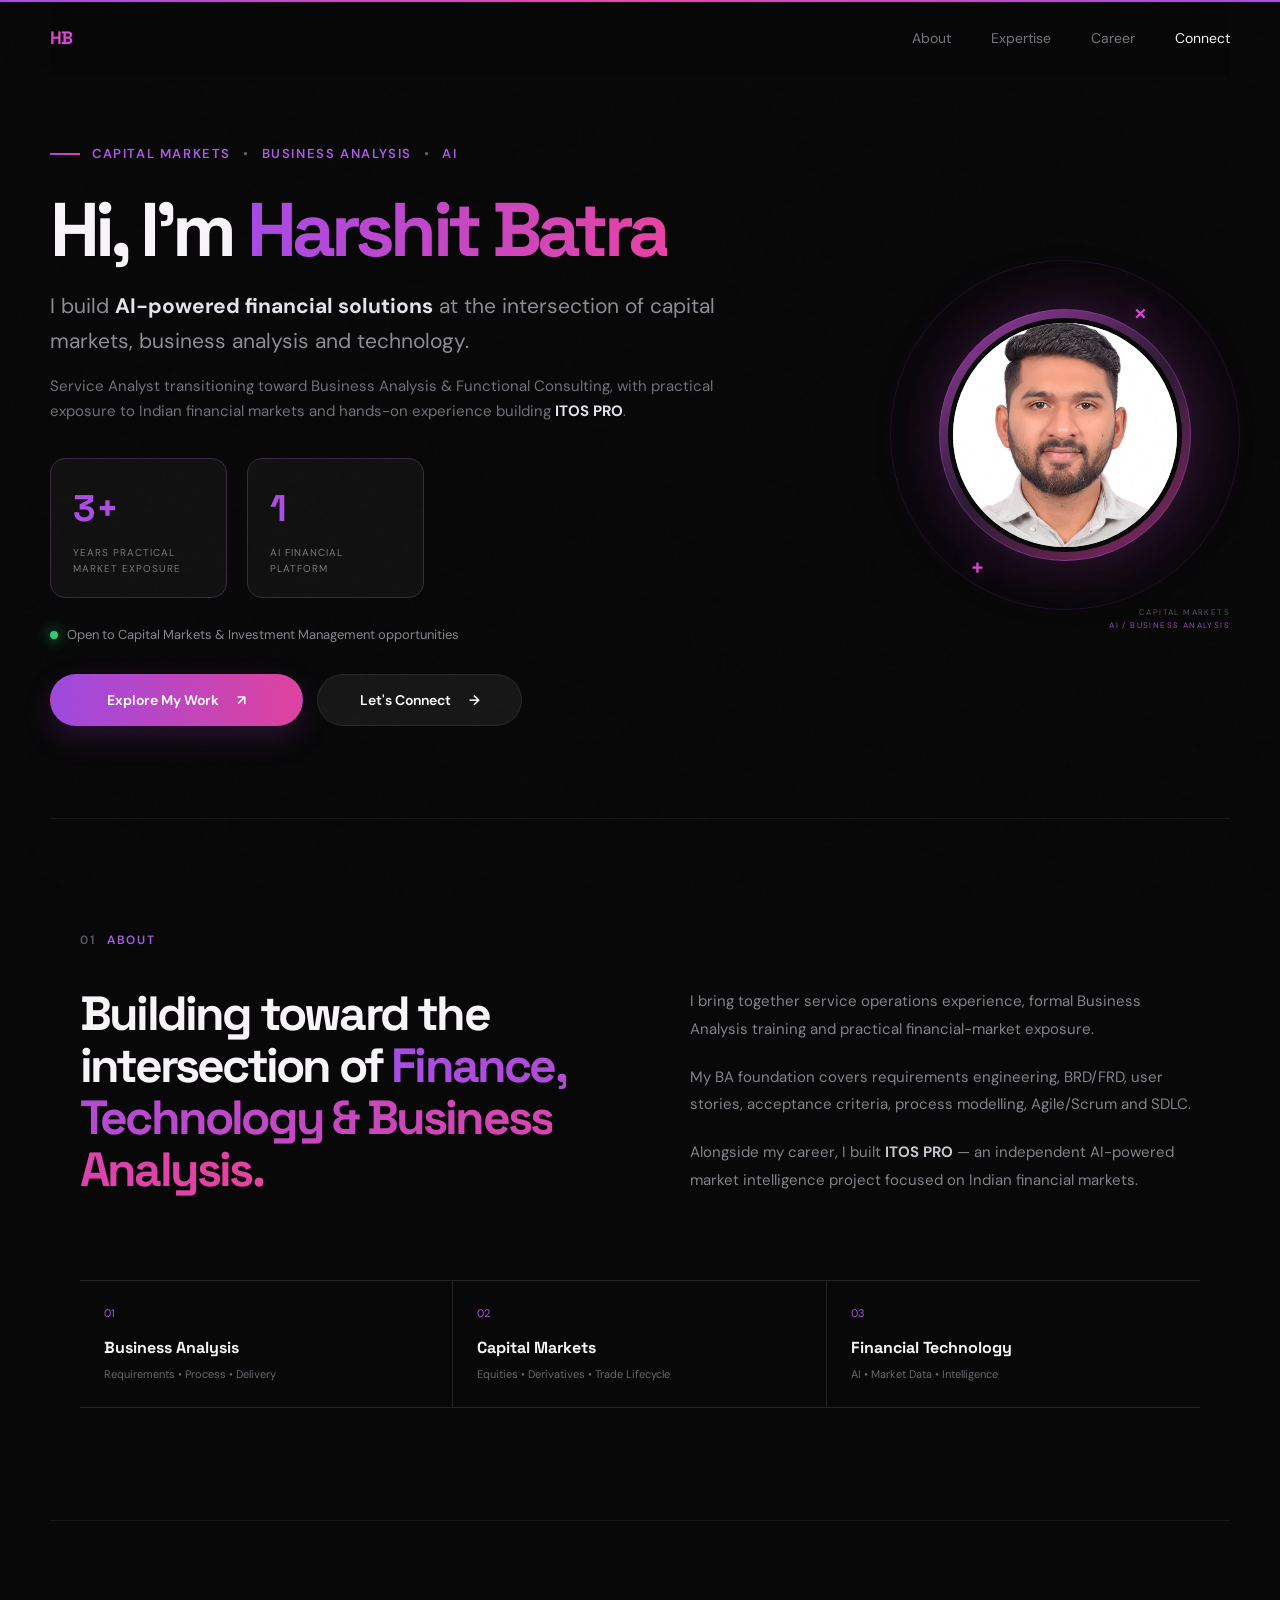
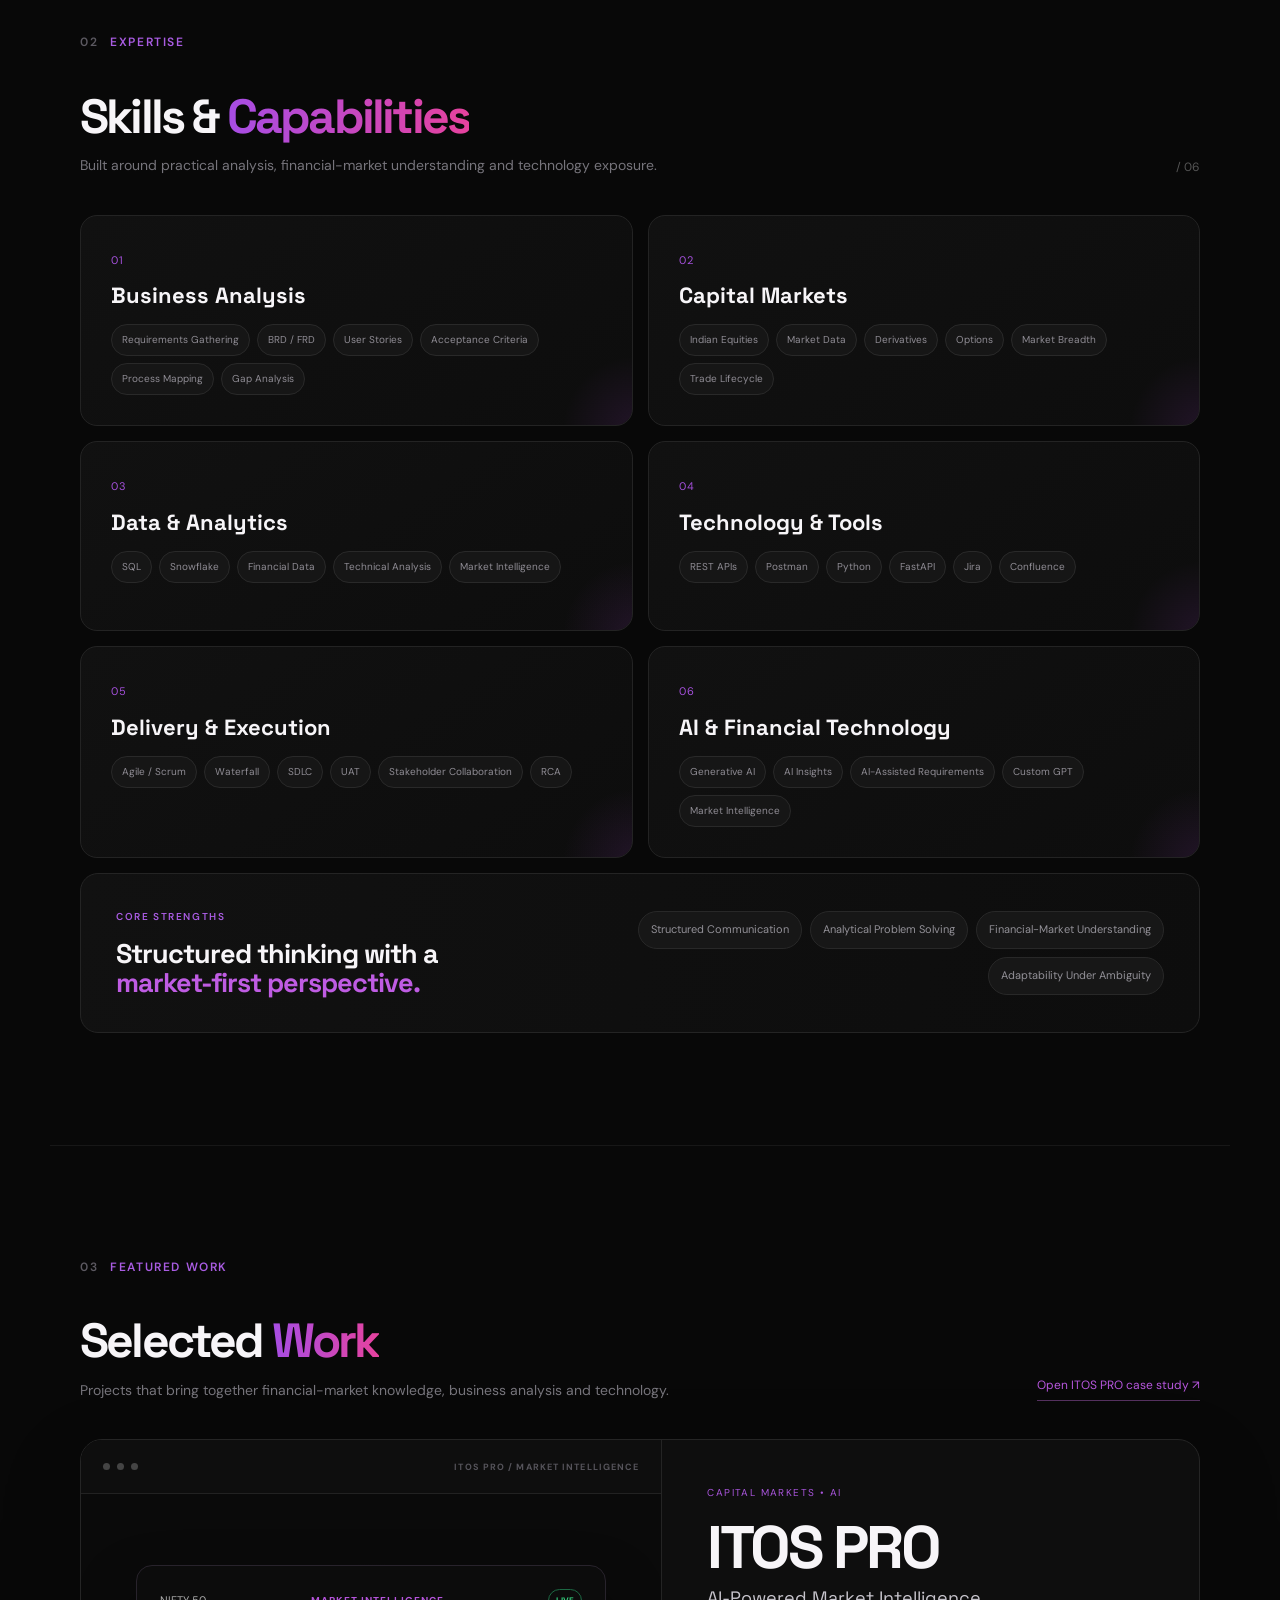
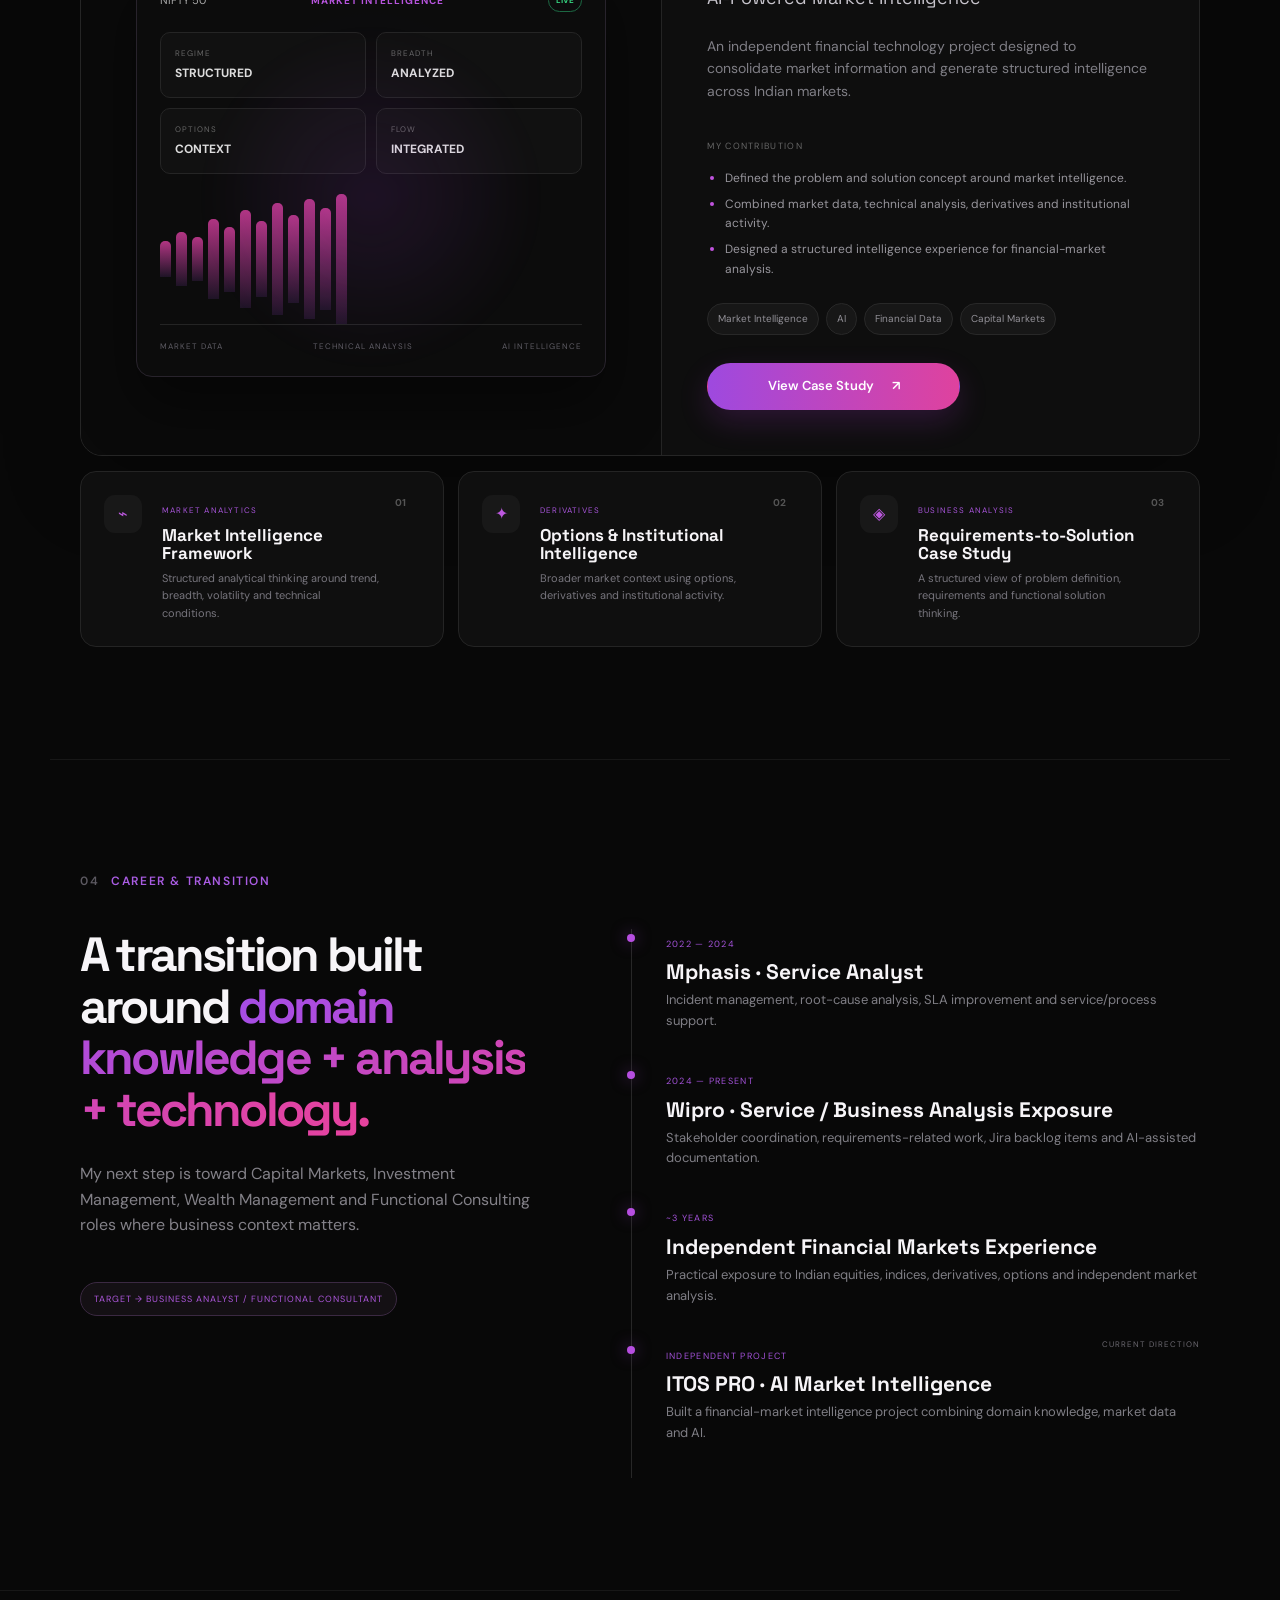
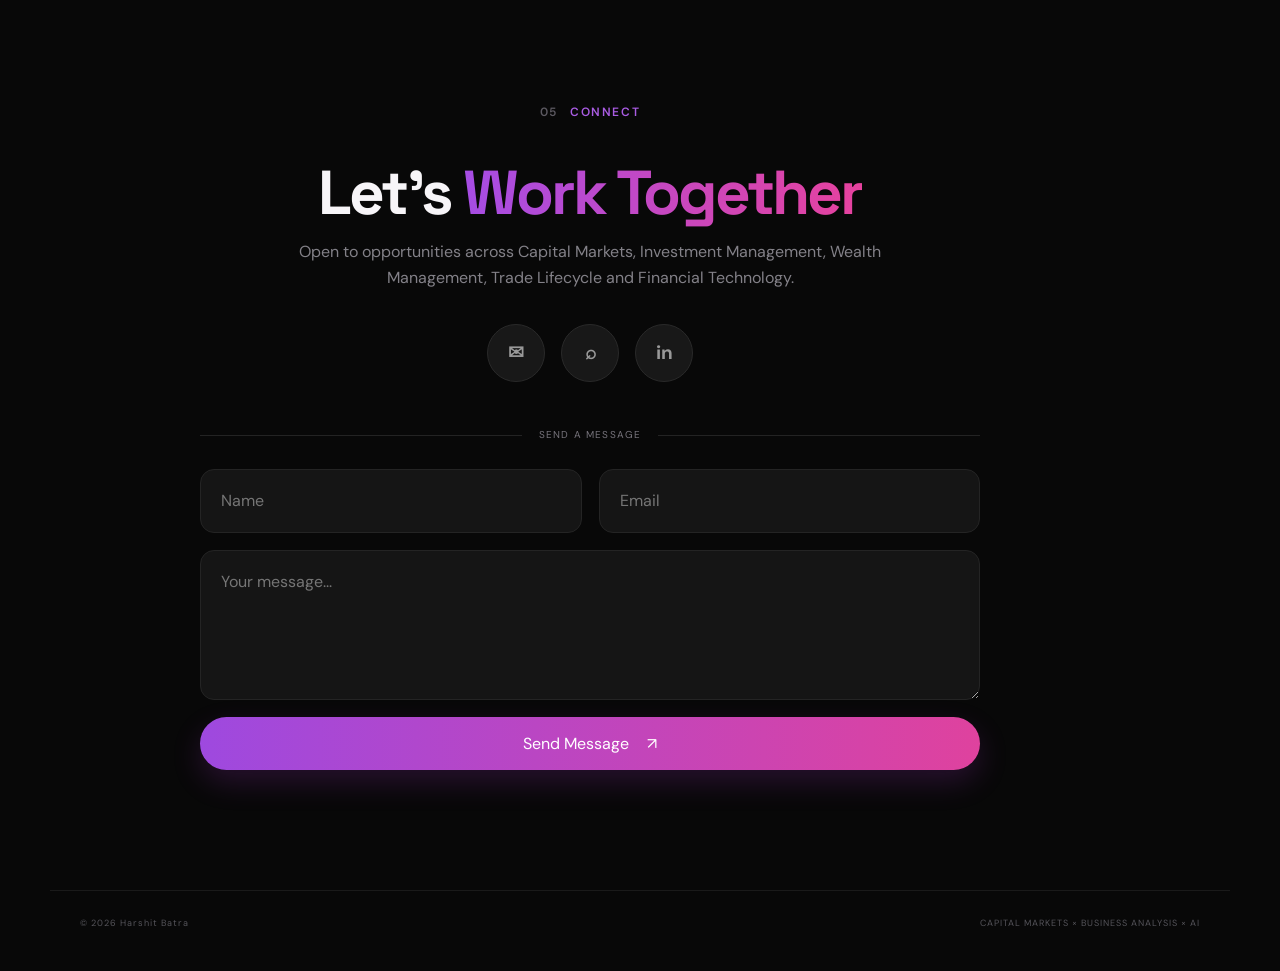
==== commit 83f9422d: "Update image source path in index.html" ====
--- a/index.html
+++ b/index.html
@@ -49,7 +49,7 @@
         <div class="hero-glow"></div>
         <div class="hero-ring"></div>
         <div class="portrait-ring">
-          <div class="portrait"><img src="assets/harshit-photo.jpg" alt="Harshit Batra"></div>
+          <div class="portrait"><img src="harshit-photo.jpg" alt="Harshit Batra"></div>
         </div>
         <div class="decor-cross cross-1">×</div>
         <div class="decor-cross cross-2">+</div>
